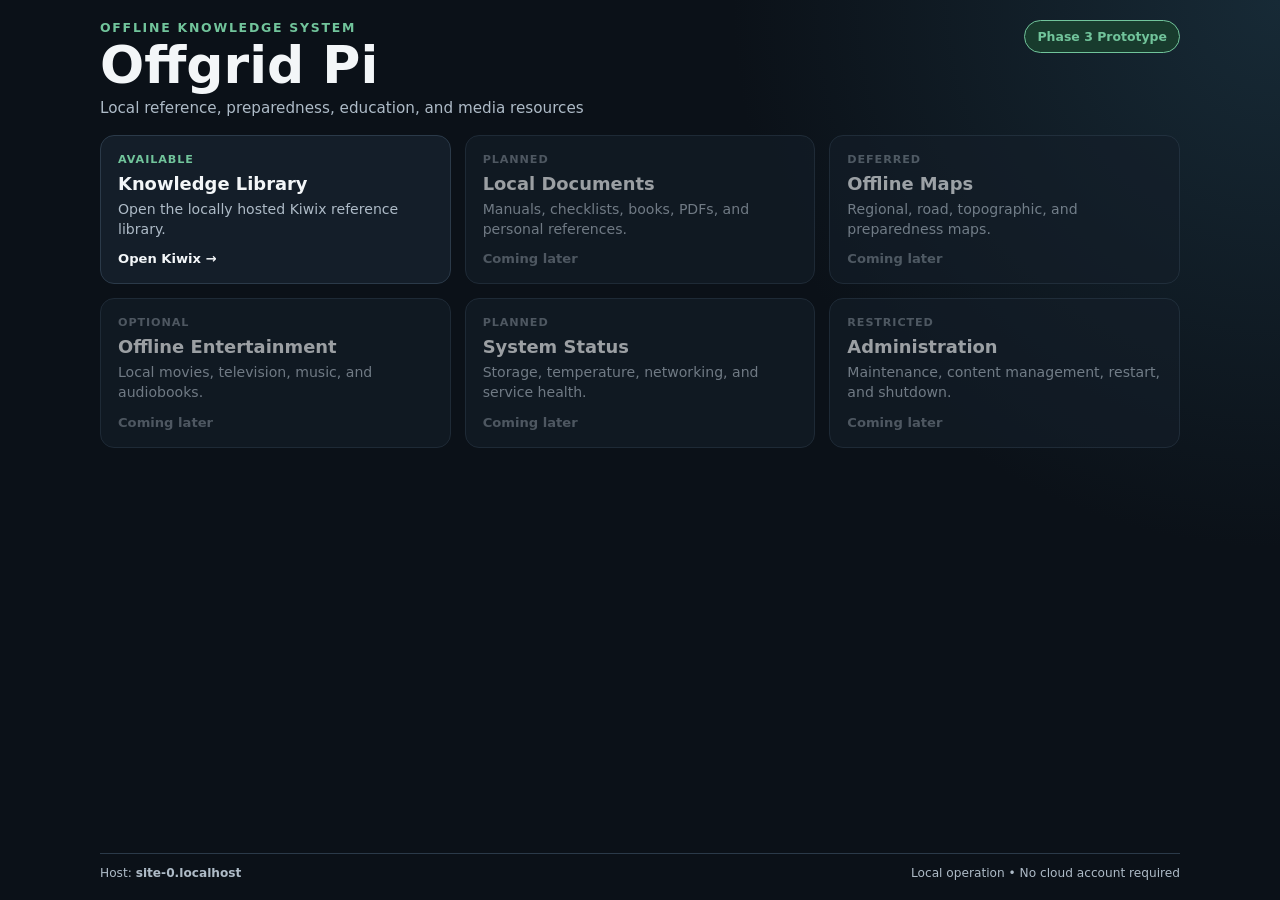
==== dashboard/index.html @ 56b7a0f3 "Capture working dashboard and service configuration" ====
<!doctype html>
<html lang="en">
<head>
  <meta charset="utf-8">
  <meta
    name="viewport"
    content="width=device-width, initial-scale=1"
  >
  <meta
    name="description"
    content="Offgrid Pi local knowledge dashboard"
  >

  <title>Offgrid Pi</title>

  <link rel="stylesheet" href="css/styles.css">
</head>

<body>
  <div class="page">
    <header class="site-header">
      <div>
        <p class="eyebrow">Offline Knowledge System</p>
        <h1>Offgrid Pi</h1>
        <p class="subtitle">
          Local reference, preparedness, education, and media resources
        </p>
      </div>

      <div class="status-badge">
        Phase 3 Prototype
      </div>
    </header>

    <main>
      <section class="dashboard-grid" aria-label="Offgrid Pi services">

        <a class="card card-active" id="kiwix-link" href="#">
          <span class="card-label">Available</span>
          <h2>Knowledge Library</h2>
          <p>
            Open the locally hosted Kiwix reference library.
          </p>
          <span class="card-action">Open Kiwix →</span>
        </a>

        <div class="card card-disabled" aria-disabled="true">
          <span class="card-label">Planned</span>
          <h2>Local Documents</h2>
          <p>
            Manuals, checklists, books, PDFs, and personal references.
          </p>
          <span class="card-action">Coming later</span>
        </div>

        <div class="card card-disabled" aria-disabled="true">
          <span class="card-label">Deferred</span>
          <h2>Offline Maps</h2>
          <p>
            Regional, road, topographic, and preparedness maps.
          </p>
          <span class="card-action">Coming later</span>
        </div>

        <div class="card card-disabled" aria-disabled="true">
          <span class="card-label">Optional</span>
          <h2>Offline Entertainment</h2>
          <p>
            Local movies, television, music, and audiobooks.
          </p>
          <span class="card-action">Coming later</span>
        </div>

        <div class="card card-disabled" aria-disabled="true">
          <span class="card-label">Planned</span>
          <h2>System Status</h2>
          <p>
            Storage, temperature, networking, and service health.
          </p>
          <span class="card-action">Coming later</span>
        </div>

        <div class="card card-disabled" aria-disabled="true">
          <span class="card-label">Restricted</span>
          <h2>Administration</h2>
          <p>
            Maintenance, content management, restart, and shutdown.
          </p>
          <span class="card-action">Coming later</span>
        </div>

      </section>
    </main>

    <footer class="site-footer">
      <span>Host: <strong id="dashboard-host">offgridpi</strong></span>
      <span>Local operation • No cloud account required</span>
    </footer>
  </div>

  <script src="js/app.js"></script>
</body>
</html>
---- dashboard/css/styles.css ----
:root {
  color-scheme: dark;
  font-family:
    system-ui,
    -apple-system,
    BlinkMacSystemFont,
    "Segoe UI",
    sans-serif;

  --background: #0b1118;
  --surface: #141e29;
  --surface-hover: #1a2836;
  --border: #2b3a49;
  --text: #f3f6f8;
  --muted: #aebbc7;
  --accent: #71c49b;
  --accent-dark: #183b2d;
  --disabled: #77838e;
}

* {
  box-sizing: border-box;
}

html,
body {
  min-height: 100%;
  margin: 0;
}

body {
  background:
    radial-gradient(circle at top right, #172a36 0, transparent 35%),
    var(--background);
  color: var(--text);
}

.page {
  width: min(1120px, 100%);
  min-height: 100vh;
  margin: 0 auto;
  padding: 20px;
  display: flex;
  flex-direction: column;
}

.site-header {
  display: flex;
  align-items: flex-start;
  justify-content: space-between;
  gap: 20px;
  margin-bottom: 18px;
}

.eyebrow {
  margin: 0 0 4px;
  color: var(--accent);
  font-size: 0.78rem;
  font-weight: 700;
  letter-spacing: 0.14em;
  text-transform: uppercase;
}

h1 {
  margin: 0;
  font-size: clamp(2rem, 5vw, 3.25rem);
  line-height: 1;
}

.subtitle {
  margin: 8px 0 0;
  color: var(--muted);
  font-size: 0.95rem;
}

.status-badge {
  flex-shrink: 0;
  padding: 8px 12px;
  border: 1px solid var(--accent);
  border-radius: 999px;
  background: var(--accent-dark);
  color: var(--accent);
  font-size: 0.78rem;
  font-weight: 700;
}

main {
  flex: 1;
}

.dashboard-grid {
  display: grid;
  grid-template-columns: repeat(3, minmax(0, 1fr));
  gap: 14px;
}

.card {
  min-height: 148px;
  padding: 17px;
  border: 1px solid var(--border);
  border-radius: 14px;
  background: var(--surface);
  color: var(--text);
  text-decoration: none;
  display: flex;
  flex-direction: column;
  transition:
    transform 140ms ease,
    border-color 140ms ease,
    background 140ms ease;
}

.card h2 {
  margin: 7px 0 6px;
  font-size: 1.12rem;
}

.card p {
  margin: 0;
  color: var(--muted);
  font-size: 0.88rem;
  line-height: 1.4;
}

.card-label {
  color: var(--accent);
  font-size: 0.7rem;
  font-weight: 700;
  letter-spacing: 0.08em;
  text-transform: uppercase;
}

.card-action {
  margin-top: auto;
  padding-top: 12px;
  font-size: 0.82rem;
  font-weight: 700;
}

.card-active:hover,
.card-active:focus-visible {
  transform: translateY(-2px);
  border-color: var(--accent);
  background: var(--surface-hover);
  outline: none;
}

.card-disabled {
  opacity: 0.62;
}

.card-disabled .card-label,
.card-disabled .card-action {
  color: var(--disabled);
}

.site-footer {
  margin-top: 16px;
  padding-top: 12px;
  border-top: 1px solid var(--border);
  color: var(--muted);
  display: flex;
  justify-content: space-between;
  gap: 12px;
  font-size: 0.76rem;
}

@media (max-width: 760px) {
  .dashboard-grid {
    grid-template-columns: repeat(2, minmax(0, 1fr));
  }

  .site-header {
    flex-direction: column;
  }
}

@media (max-width: 500px) {
  .dashboard-grid {
    grid-template-columns: 1fr;
  }

  .site-footer {
    flex-direction: column;
  }
}
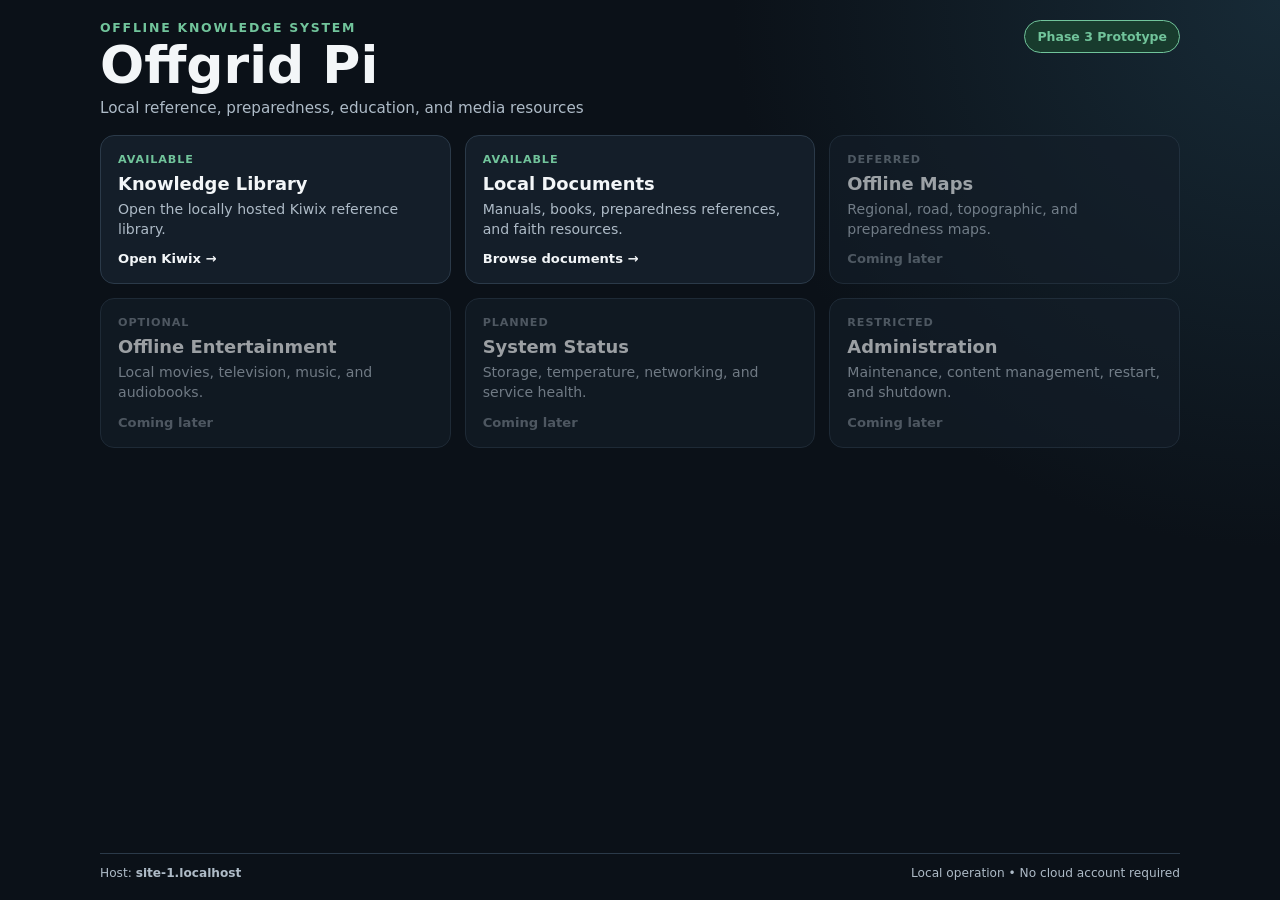
==== commit adcbc81a: "Activate local documents dashboard card" ====
--- a/dashboard/index.html
+++ b/dashboard/index.html
@@ -44,14 +44,14 @@
           <span class="card-action">Open Kiwix →</span>
         </a>
 
-        <div class="card card-disabled" aria-disabled="true">
-          <span class="card-label">Planned</span>
+        <a class="card card-active" href="documents/">
+          <span class="card-label">Available</span>
           <h2>Local Documents</h2>
           <p>
-            Manuals, checklists, books, PDFs, and personal references.
+            Manuals, books, preparedness references, and faith resources.
           </p>
-          <span class="card-action">Coming later</span>
-        </div>
+          <span class="card-action">Browse documents →</span>
+        </a>
 
         <div class="card card-disabled" aria-disabled="true">
           <span class="card-label">Deferred</span>
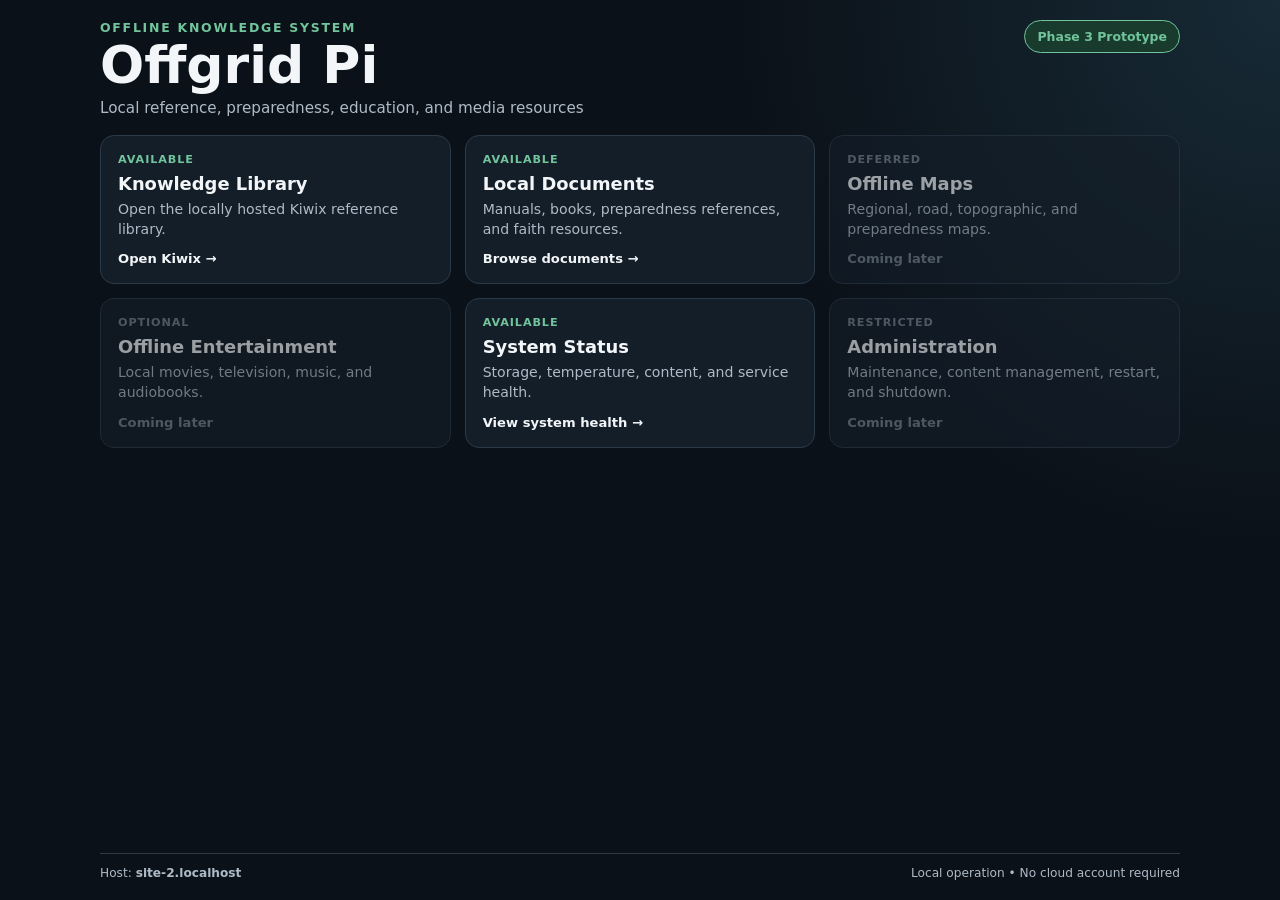
==== commit 51d4b0f9: "Add read-only system status dashboard" ====
--- a/dashboard/index.html
+++ b/dashboard/index.html
@@ -71,14 +71,14 @@
           <span class="card-action">Coming later</span>
         </div>
 
-        <div class="card card-disabled" aria-disabled="true">
-          <span class="card-label">Planned</span>
+        <a class="card card-active" href="status/">
+          <span class="card-label">Available</span>
           <h2>System Status</h2>
           <p>
-            Storage, temperature, networking, and service health.
+            Storage, temperature, content, and service health.
           </p>
-          <span class="card-action">Coming later</span>
-        </div>
+          <span class="card-action">View system health →</span>
+        </a>
 
         <div class="card card-disabled" aria-disabled="true">
           <span class="card-label">Restricted</span>
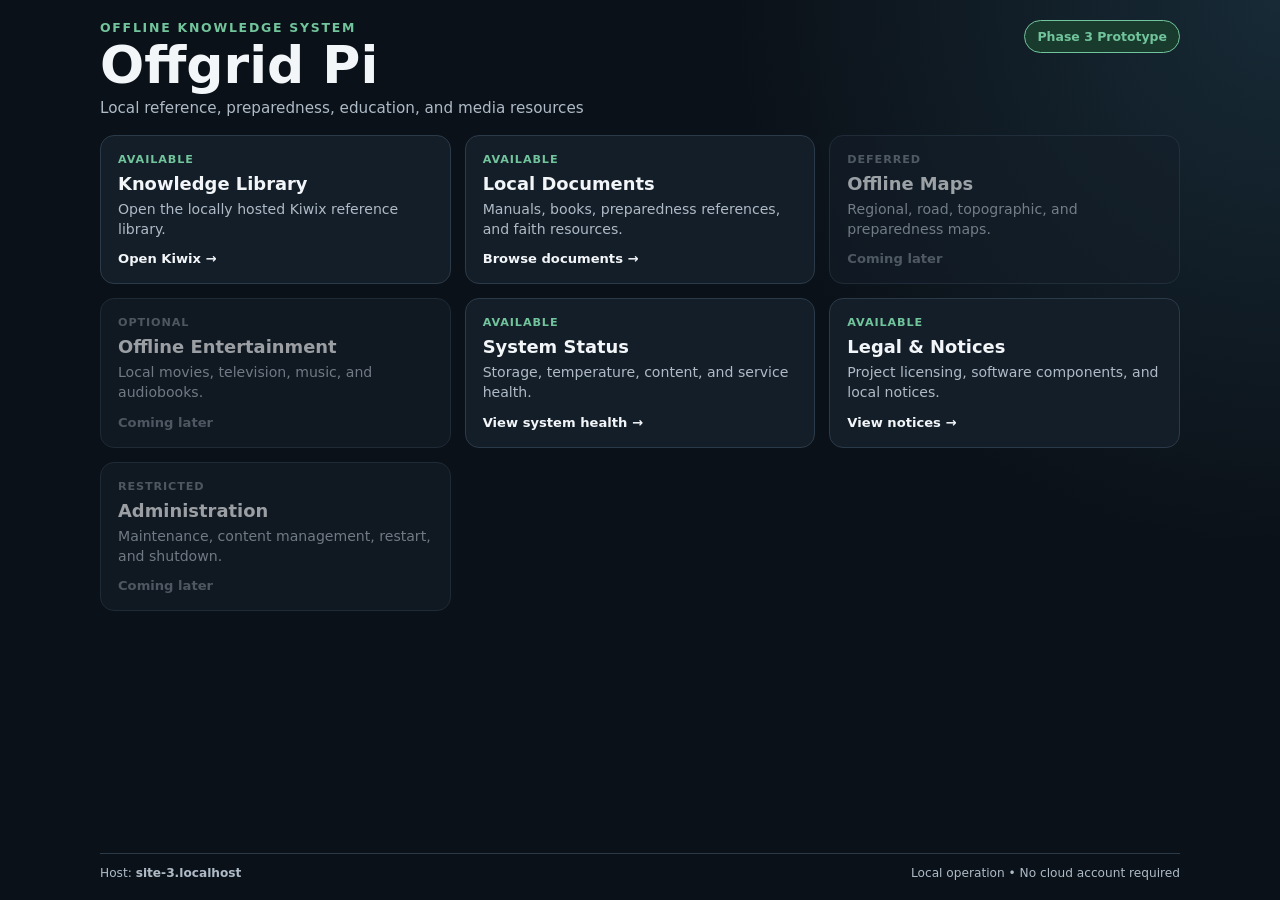
==== commit e1dda8ef: "Add offline legal and software notices" ====
--- a/dashboard/index.html
+++ b/dashboard/index.html
@@ -80,6 +80,15 @@
           <span class="card-action">View system health →</span>
         </a>
 
+        <a class="card card-active" href="legal/">
+          <span class="card-label">Available</span>
+          <h2>Legal &amp; Notices</h2>
+          <p>
+            Project licensing, software components, and local notices.
+          </p>
+          <span class="card-action">View notices →</span>
+        </a>
+
         <div class="card card-disabled" aria-disabled="true">
           <span class="card-label">Restricted</span>
           <h2>Administration</h2>
--- a/dashboard/css/styles.css
+++ b/dashboard/css/styles.css
@@ -184,3 +184,39 @@
     flex-direction: column;
   }
 }
+
+.header-actions {
+  display: flex;
+  align-items: center;
+  justify-content: flex-end;
+  gap: 10px;
+  flex-wrap: wrap;
+}
+
+.dashboard-return {
+  display: inline-flex;
+  align-items: center;
+  min-height: 34px;
+  padding: 7px 11px;
+  border: 1px solid var(--border);
+  border-radius: 9px;
+  background: var(--surface);
+  color: var(--accent);
+  font-size: 0.78rem;
+  font-weight: 700;
+  text-decoration: none;
+  white-space: nowrap;
+}
+
+.dashboard-return:hover,
+.dashboard-return:focus-visible {
+  border-color: var(--accent);
+  background: var(--accent-dark);
+}
+
+@media (max-width: 760px) {
+  .header-actions {
+    width: 100%;
+    justify-content: space-between;
+  }
+}
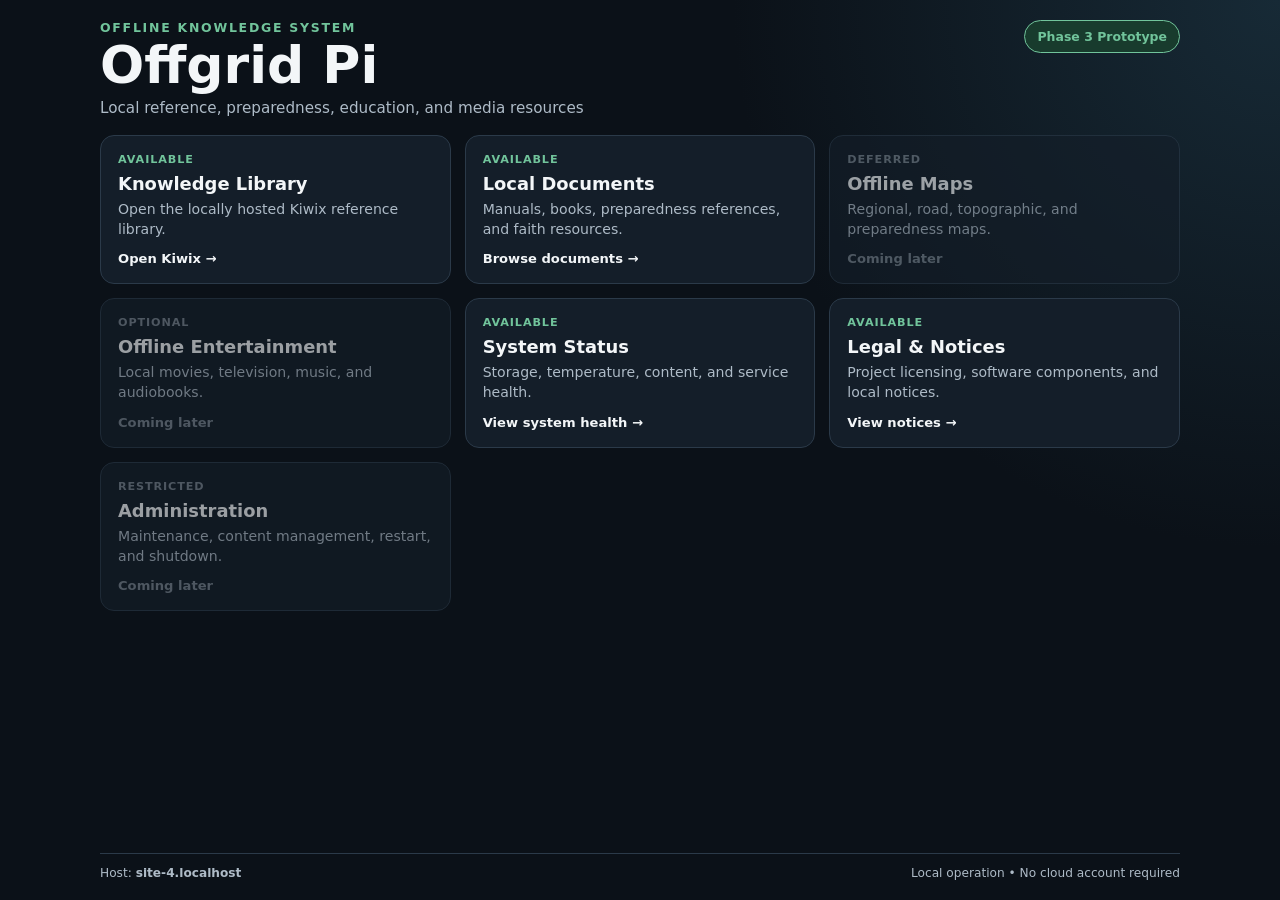
==== commit 740b7dc8: "Fix clean install validation issues" ====
--- a/dashboard/index.html
+++ b/dashboard/index.html
@@ -44,7 +44,7 @@
           <span class="card-action">Open Kiwix →</span>
         </a>
 
-        <a class="card card-active" href="documents/">
+        <a class="card card-active" id="documents-link" href="#">
           <span class="card-label">Available</span>
           <h2>Local Documents</h2>
           <p>
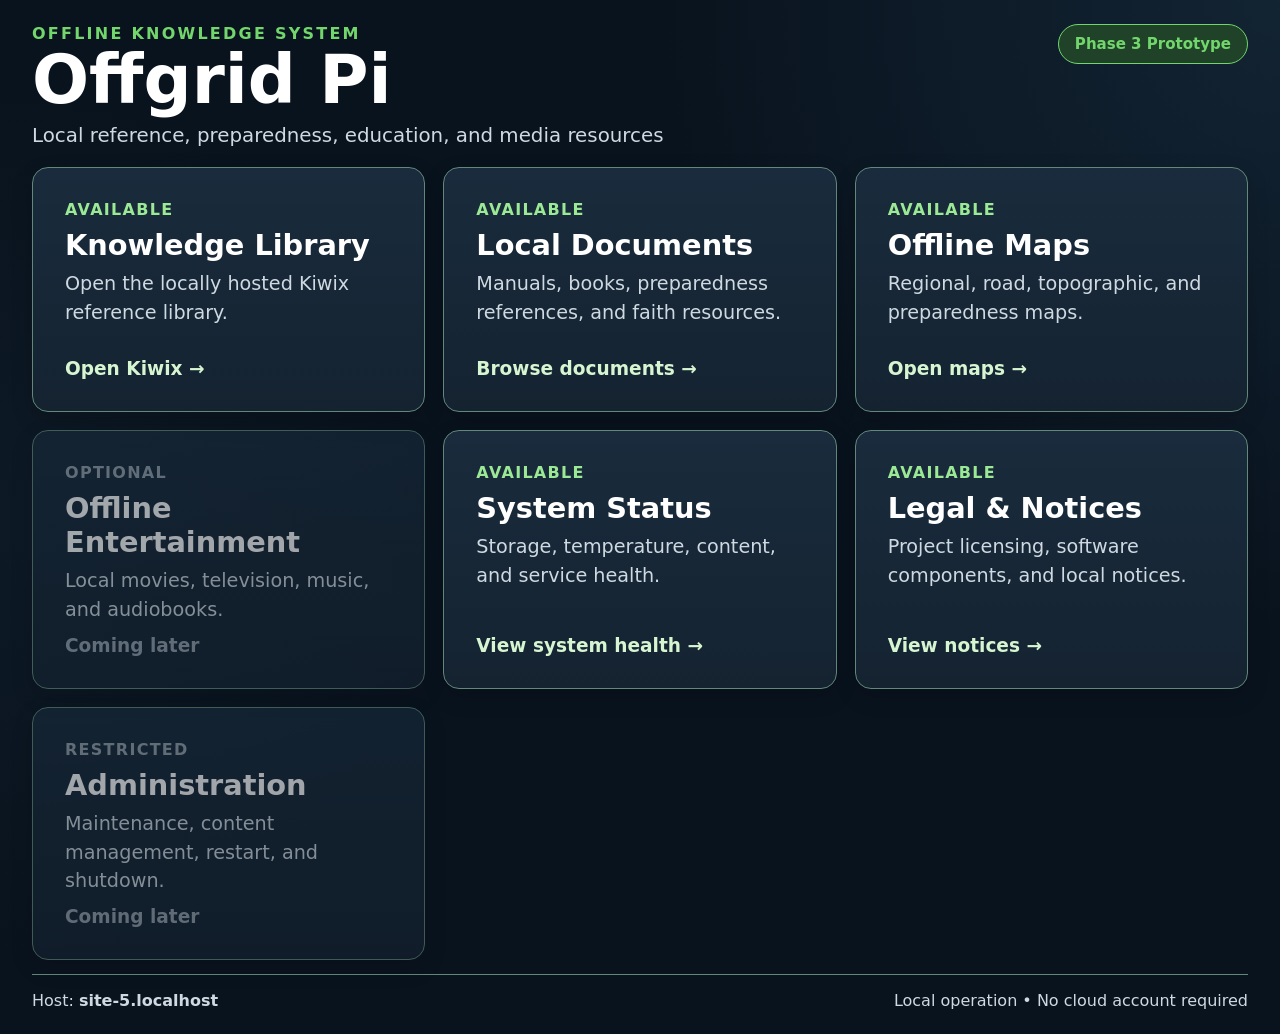
==== commit 86affca6: "Improve dashboard for large displays and kiosk use" ====
--- a/dashboard/index.html
+++ b/dashboard/index.html
@@ -53,14 +53,14 @@
           <span class="card-action">Browse documents →</span>
         </a>
 
-        <div class="card card-disabled" aria-disabled="true">
-          <span class="card-label">Deferred</span>
+        <a class="card card-active" id="maps-link" href="http://127.0.0.1:8084/">
+          <span class="card-label">Available</span>
           <h2>Offline Maps</h2>
           <p>
             Regional, road, topographic, and preparedness maps.
           </p>
-          <span class="card-action">Coming later</span>
-        </div>
+          <span class="card-action">Open maps →</span>
+        </a>
 
         <div class="card card-disabled" aria-disabled="true">
           <span class="card-label">Optional</span>
--- a/dashboard/css/styles.css
+++ b/dashboard/css/styles.css
@@ -220,3 +220,138 @@
     justify-content: space-between;
   }
 }
+
+/* Larger appliance layout for 1080p-class displays. */
+@media (min-width: 1100px) and (min-height: 700px) {
+  .page {
+    width: min(1820px, 100%);
+    padding: 24px 32px;
+  }
+
+  .site-header {
+    gap: 28px;
+    margin-bottom: 20px;
+  }
+
+  .eyebrow {
+    font-size: 1rem;
+  }
+
+  h1 {
+    font-size: 4.2rem;
+  }
+
+  .subtitle {
+    margin-top: 10px;
+    font-size: 1.24rem;
+  }
+
+  .status-badge {
+    padding: 10px 16px;
+    font-size: 0.94rem;
+  }
+
+  .dashboard-grid {
+    gap: 18px;
+  }
+
+  .card {
+    min-height: 245px;
+    padding: 32px;
+    border-radius: 16px;
+  }
+
+  .card h2 {
+    margin: 9px 0 8px;
+    font-size: 1.8rem;
+  }
+
+  .card p {
+    font-size: 1.2rem;
+    line-height: 1.5;
+  }
+
+  .card-label {
+    font-size: 1rem;
+  }
+
+  .card-action {
+    padding-top: 10px;
+    font-size: 1.16rem;
+  }
+
+  .site-footer {
+    margin-top: 14px;
+    padding-top: 16px;
+    font-size: 1rem;
+  }
+}
+
+/* Dashboard color and contrast refinement. */
+:root {
+  --bg: #09131e;
+  --surface: #172737;
+  --hover: #21374a;
+  --border: #628879;
+  --text: #ffffff;
+  --muted: #ced9e1;
+  --accent: #72d66d;
+  --accent-dark: #1f4228;
+  --disabled: #95a3ad;
+}
+
+body {
+  background:
+    radial-gradient(
+      circle at top right,
+      rgba(52, 94, 124, 0.22) 0,
+      transparent 38%
+    ),
+    radial-gradient(
+      circle at left center,
+      rgba(34, 61, 80, 0.15) 0,
+      transparent 32%
+    ),
+    var(--bg);
+  color: var(--text);
+}
+
+.card {
+  border-color: var(--border);
+  background:
+    linear-gradient(
+      180deg,
+      #192b3c 0%,
+      #152331 100%
+    );
+  color: var(--text);
+  box-shadow: 0 8px 22px rgba(0, 0, 0, 0.16);
+}
+
+.card h2 {
+  color: #ffffff;
+}
+
+.card p {
+  color: var(--muted);
+}
+
+.card-label {
+  color: #9be895;
+}
+
+.card-action {
+  color: #d6f5d1;
+}
+
+.card-active:hover,
+.card-active:focus-visible {
+  border-color: var(--accent);
+  background:
+    linear-gradient(
+      180deg,
+      #21374a 0%,
+      #1a2d3e 100%
+    );
+  box-shadow: 0 12px 28px rgba(0, 0, 0, 0.24);
+}
